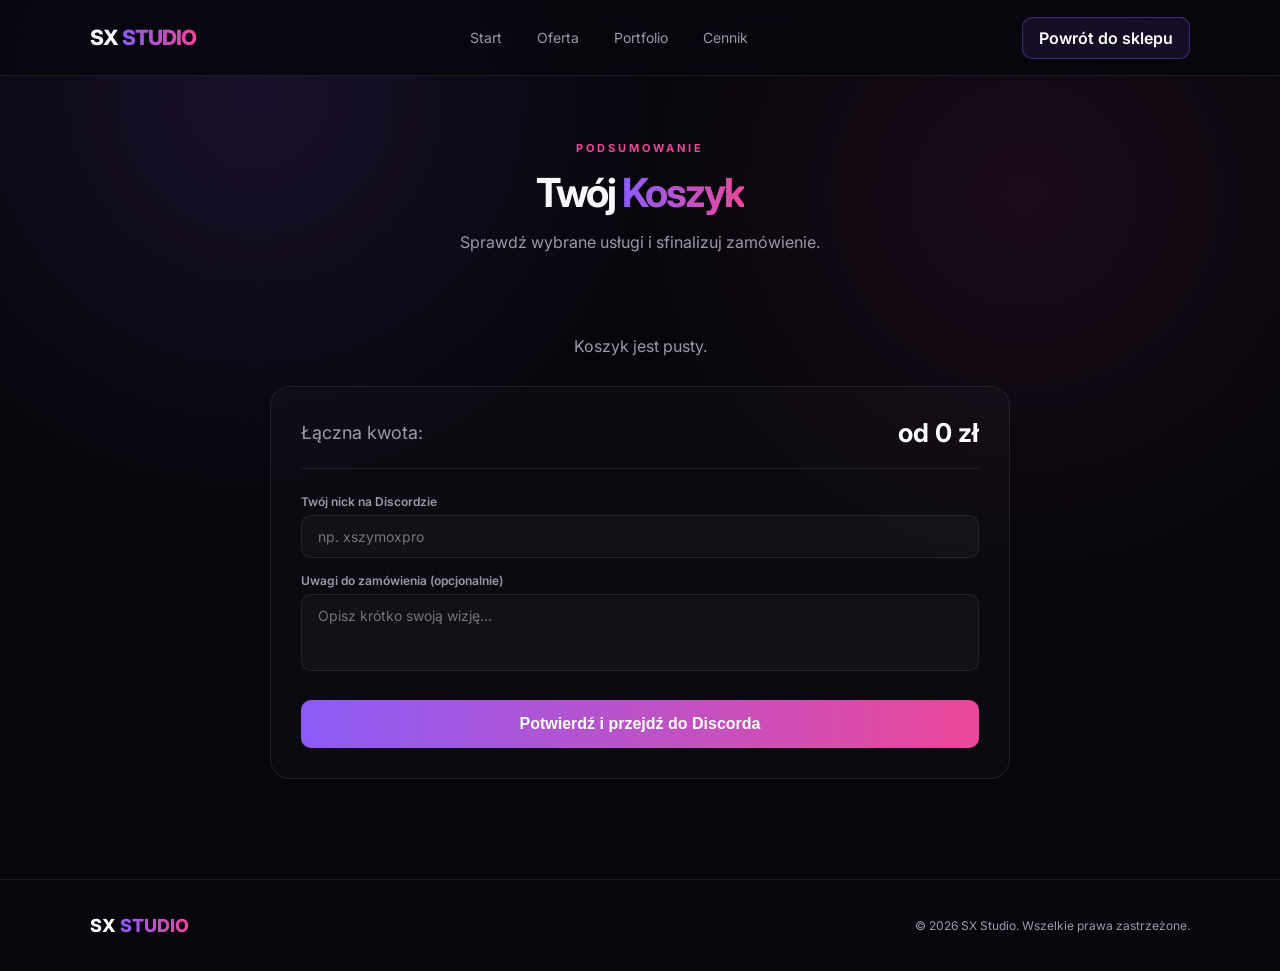
==== cart.html @ 9c34120a "Create cart.html" ====
<!DOCTYPE html>
<html lang="pl">
<head>
    <meta charset="UTF-8">
    <meta name="viewport" content="width=device-width, initial-scale=1.0">
    <title>SX Studio — Twój Koszyk</title>
    <link rel="stylesheet" href="style.css">
</head>
<body>

<header class="navbar">
    <div class="logo">
        <a href="index.html" style="color: inherit; text-decoration: none;">SX<span>STUDIO</span></a>
    </div>
    <nav>
        <a href="index.html#home">Start</a>
        <a href="index.html#offer">Oferta</a>
        <a href="index.html#portfolio">Portfolio</a>
        <a href="index.html#pricing">Cennik</a>
    </nav>
    <a href="index.html" class="cart-button" style="text-decoration: none;">Powrót do sklepu</a>
</header>

<main class="section" style="max-width: 800px; padding-top: 60px;">
    <div class="section-header" style="margin-bottom: 30px;">
        <span>PODSUMOWANIE</span>
        <h2>Twój <strong>Koszyk</strong></h2>
        <p>Sprawdź wybrane usługi i sfinalizuj zamówienie.</p>
    </div>

    <!-- Lista produktów w koszyku -->
    <div id="cartItems" class="cart-items-page" style="margin-bottom: 30px;">
        <p class="empty">Koszyk jest pusty.</p>
    </div>

    <!-- Sekcja podsumowania i formularza -->
    <div class="cart-summary-box" style="background: rgba(255,255,255,0.02); border: 1px solid var(--border); border-radius: 20px; padding: 30px;">
        <div style="display: flex; justify-content: space-between; align-items: center; margin-bottom: 25px; padding-bottom: 20px; border-bottom: 1px solid var(--border);">
            <span style="font-size: 18px; color: var(--muted);">Łączna kwota:</span>
            <strong id="cartTotal" style="font-size: 26px; color: white;">od 0 zł</strong>
        </div>

        <div class="form-group" style="margin-bottom: 15px;">
            <label for="modalDiscord">Twój nick na Discordzie</label>
            <input type="text" id="modalDiscord" placeholder="np. xszymoxpro">
        </div>
        
        <div class="form-group" style="margin-bottom: 25px;">
            <label for="modalNotes">Uwagi do zamówienia (opcjonalnie)</label>
            <textarea id="modalNotes" rows="3" placeholder="Opisz krótko swoją wizję..."></textarea>
        </div>

        <button onclick="submitOrder()" class="checkout" style="width: 100%; padding: 15px; font-size: 16px;">Potwierdź i przejdź do Discorda</button>
    </div>
</main>

<footer>
    <div class="footer-logo">SX<span>STUDIO</span></div>
    <p>© 2026 SX Studio. Wszelkie prawa zastrzeżone.</p>
</footer>

<div class="toast-container" id="toastContainer"></div>

<script src="script.js"></script>
</body>
</html>
---- style.css ----
@import url('https://fonts.googleapis.com/css2?family=Inter:wght@400;500;600;700;800&display=swap');

:root {
    --bg: #08060d;
    --bg-light: #100b18;
    --purple: #8b5cf6;
    --pink: #ec4899;
    --white: #ffffff;
    --text: #f8f7fb;
    --muted: #9d98a8;
    --border: rgba(255, 255, 255, 0.08);
}

* {
    margin: 0;
    padding: 0;
    box-sizing: border-box;
}

html {
    scroll-behavior: smooth;
}

body {
    font-family: "Inter", sans-serif;
    background: radial-gradient(circle at 20% 10%, rgba(139, 92, 246, .12), transparent 30%),
                radial-gradient(circle at 80% 20%, rgba(236, 72, 153, .08), transparent 30%),
                var(--bg);
    color: var(--text);
    min-height: 100vh;
    overflow-x: hidden;
}

.navbar {
    width: 100%;
    height: 76px;
    display: flex;
    align-items: center;
    justify-content: space-between;
    padding: 0 7%;
    border-bottom: 1px solid var(--border);
    background: rgba(8, 6, 13, .85);
    backdrop-filter: blur(15px);
    position: sticky;
    top: 0;
    z-index: 100;
}

.logo {
    font-size: 21px;
    font-weight: 800;
    letter-spacing: -1px;
}

.logo span, .footer-logo span {
    background: linear-gradient(90deg, var(--purple), var(--pink));
    -webkit-background-clip: text;
    -webkit-text-fill-color: transparent;
    margin-left: 4px;
}

.navbar nav {
    display: flex;
    gap: 35px;
}

.navbar nav a {
    color: var(--muted);
    text-decoration: none;
    font-size: 14px;
    transition: .2s;
}

.navbar nav a:hover {
    color: white;
}

.cart-button {
    border: 1px solid rgba(139, 92, 246, .4);
    background: rgba(139, 92, 246, .1);
    color: white;
    padding: 10px 16px;
    border-radius: 10px;
    cursor: pointer;
    transition: .2s;
    font-weight: 600;
}

.cart-button:hover {
    background: rgba(139, 92, 246, .2);
}

.cart-button span {
    background: linear-gradient(135deg, var(--purple), var(--pink));
    padding: 3px 8px;
    border-radius: 20px;
    margin-left: 6px;
    font-size: 11px;
}

.hero {
    max-width: 1250px;
    min-height: 650px;
    margin: auto;
    padding: 100px 30px;
    display: grid;
    grid-template-columns: 1fr 1fr;
    align-items: center;
    gap: 80px;
}

.badge {
    display: inline-block;
    padding: 8px 14px;
    border-radius: 30px;
    background: rgba(139, 92, 246, .1);
    border: 1px solid rgba(139, 92, 246, .25);
    color: #c4aaff;
    font-size: 12px;
    margin-bottom: 25px;
    font-weight: 500;
}

.hero h1 {
    font-size: clamp(40px, 5vw, 70px);
    line-height: 1.05;
    letter-spacing: -3px;
    margin-bottom: 25px;
}

.hero h1 span {
    background: linear-gradient(90deg, var(--purple), var(--pink));
    -webkit-background-clip: text;
    -webkit-text-fill-color: transparent;
}

.hero p {
    max-width: 560px;
    color: var(--muted);
    line-height: 1.7;
    font-size: 16px;
    margin-bottom: 35px;
}

.hero-buttons {
    display: flex;
    gap: 12px;
}

.btn {
    display: inline-flex;
    align-items: center;
    justify-content: center;
    padding: 14px 23px;
    border-radius: 11px;
    text-decoration: none;
    font-size: 14px;
    font-weight: 600;
    transition: .25s;
    cursor: pointer;
}

.btn.primary {
    color: white;
    background: linear-gradient(135deg, var(--purple), var(--pink));
    box-shadow: 0 10px 40px rgba(139, 92, 246, .2);
    border: none;
}

.btn.primary:hover {
    transform: translateY(-2px);
    box-shadow: 0 15px 50px rgba(236, 72, 153, .25);
}

.btn.secondary {
    color: white;
    border: 1px solid var(--border);
    background: rgba(255,255,255,.03);
}

.btn.secondary:hover {
    background: rgba(255,255,255,.07);
}

.hero-card {
    position: relative;
    height: 400px;
    display: flex;
    align-items: center;
    justify-content: center;
}

.card-glow {
    position: absolute;
    width: 250px;
    height: 250px;
    background: linear-gradient(135deg, var(--purple), var(--pink));
    filter: blur(90px);
    opacity: .35;
}

.preview {
    position: relative;
    width: 300px;
    height: 300px;
    border-radius: 30px;
    display: flex;
    flex-direction: column;
    align-items: center;
    justify-content: center;
    background: linear-gradient(145deg, rgba(139, 92, 246, .3), rgba(236, 72, 153, .15)), #100b18;
    border: 1px solid rgba(255,255,255,.1);
    box-shadow: 0 30px 100px rgba(0,0,0,.5);
    transform: rotate(4deg);
}

.preview span {
    font-size: 70px;
    font-weight: 800;
    background: linear-gradient(135deg, white, var(--pink));
    -webkit-background-clip: text;
    -webkit-text-fill-color: transparent;
}

.preview strong {
    font-size: 20px;
    letter-spacing: 4px;
}

.preview small {
    color: var(--muted);
    margin-top: 8px;
    letter-spacing: 3px;
}

.section {
    max-width: 1250px;
    margin: auto;
    padding: 100px 30px;
}

.section-header {
    text-align: center;
    max-width: 650px;
    margin: 0 auto 55px;
}

.section-header > span {
    color: var(--pink);
    font-size: 11px;
    font-weight: 700;
    letter-spacing: 3px;
}

.section-header h2 {
    font-size: 40px;
    margin: 12px 0;
    letter-spacing: -2px;
}

.section-header h2 strong {
    background: linear-gradient(90deg, var(--purple), var(--pink));
    -webkit-background-clip: text;
    -webkit-text-fill-color: transparent;
}

.section-header p {
    color: var(--muted);
    line-height: 1.7;
}

.products {
    display: grid;
    grid-template-columns: repeat(4, 1fr);
    gap: 20px;
}

.product {
    position: relative;
    padding: 30px;
    border-radius: 18px;
    background: rgba(255,255,255,.025);
    border: 1px solid var(--border);
    transition: all .3s ease;
    display: flex;
    flex-direction: column;
}

.product:hover {
    transform: translateY(-6px);
    border-color: rgba(139, 92, 246, .35);
    background: rgba(139, 92, 246, .05);
}

.product.featured {
    border-color: rgba(236, 72, 153, .3);
}

.popular {
    position: absolute;
    top: 15px;
    right: 15px;
    font-size: 9px;
    font-weight: 700;
    padding: 5px 8px;
    border-radius: 20px;
    background: linear-gradient(90deg, var(--purple), var(--pink));
    color: white;
}

.product-icon {
    width: 50px;
    height: 50px;
    display: flex;
    align-items: center;
    justify-content: center;
    border-radius: 13px;
    font-size: 20px;
    background: linear-gradient(135deg, rgba(139,92,246,.2), rgba(236,72,153,.15));
    color: white;
    margin-bottom: 25px;
}

.product h3 {
    font-size: 20px;
    margin-bottom: 12px;
}

.product p {
    color: var(--muted);
    font-size: 13px;
    line-height: 1.7;
    flex-grow: 1;
    margin-bottom: 20px;
}

.price {
    font-size: 24px;
    font-weight: 800;
    margin-bottom: 20px;
}

.price small {
    font-size: 12px;
    color: var(--muted);
}

.product button {
    width: 100%;
    border: 1px solid rgba(139,92,246,.3);
    background: rgba(139,92,246,.08);
    color: white;
    padding: 11px;
    border-radius: 9px;
    cursor: pointer;
    transition: .2s;
    font-weight: 600;
}

.product button:hover {
    background: linear-gradient(90deg, var(--purple), var(--pink));
    border-color: transparent;
}

.features-grid {
    display: grid;
    grid-template-columns: repeat(3, 1fr);
    gap: 25px;
    margin-top: 40px;
}

.feature-box {
    padding: 35px 30px;
    border-radius: 20px;
    background: rgba(255, 255, 255, 0.02);
    border: 1px solid var(--border);
    text-align: left;
    transition: all .35s ease;
}

.feature-box:hover {
    transform: translateY(-8px);
    border-color: rgba(139, 92, 246, 0.4);
    background: rgba(139, 92, 246, 0.04);
    box-shadow: 0 15px 35px rgba(139, 92, 246, 0.1);
}

.feature-box h3 {
    font-size: 20px;
    margin-bottom: 15px;
    color: white;
    letter-spacing: -0.5px;
}

.feature-box p {
    color: var(--muted);
    font-size: 14px;
    line-height: 1.8;
}

.portfolio {
    display: grid;
    grid-template-columns: repeat(3, 1fr);
    gap: 20px;
}

.portfolio-item {
    position: relative;
    height: 220px;
    border-radius: 16px;
    overflow: hidden;
    border: 1px solid var(--border);
    cursor: pointer;
    background: #0e0a15;
    box-shadow: 0 8px 25px rgba(0,0,0,0.3);
    transition: all 0.4s cubic-bezier(0.165, 0.84, 0.44, 1);
}

.portfolio-item img {
    width: 100%;
    height: 100%;
    object-fit: cover;
    object-position: center;
    background-color: #0e0a15;
    transition: transform 0.6s cubic-bezier(0.165, 0.84, 0.44, 1);
}

.portfolio-overlay {
    position: absolute;
    inset: 0;
    background: linear-gradient(to top, rgba(8, 6, 13, 0.9) 0%, rgba(8, 6, 13, 0.4) 100%);
    display: flex;
    align-items: center;
    justify-content: center;
    opacity: 0;
    backdrop-filter: blur(3px);
    transition: opacity 0.35s ease;
}

.portfolio-overlay span {
    font-size: 14px;
    font-weight: 700;
    color: white;
    letter-spacing: 1px;
    text-align: center;
    padding: 0 15px;
    transform: translateY(15px);
    transition: transform 0.35s cubic-bezier(0.165, 0.84, 0.44, 1);
}

.portfolio-item:hover {
    transform: translateY(-6px);
    border-color: rgba(139, 92, 246, 0.5);
    box-shadow: 0 15px 35px rgba(139, 92, 246, 0.15);
}

.portfolio-item:hover img {
    transform: scale(1.1);
}

.portfolio-item:hover .portfolio-overlay {
    opacity: 1;
}

.portfolio-item:hover .portfolio-overlay span {
    transform: translateY(0);
}

.lightbox {
    position: fixed;
    inset: 0;
    background: rgba(5, 4, 8, 0.92);
    backdrop-filter: blur(8px);
    display: none;
    align-items: center;
    justify-content: center;
    z-index: 1000;
    padding: 30px;
}

.lightbox.active {
    display: flex;
}

.lightbox img {
    max-width: 90%;
    max-height: 85vh;
    border-radius: 16px;
    box-shadow: 0 25px 60px rgba(0,0,0,0.8);
    border: 1px solid rgba(255,255,255,0.1);
}

.lightbox-close {
    position: absolute;
    top: 25px;
    right: 35px;
    font-size: 45px;
    color: var(--muted);
    cursor: pointer;
    transition: color .2s;
}

.lightbox-close:hover {
    color: white;
}

.pricing {
    max-width: 750px;
    margin: auto;
    border: 1px solid var(--border);
    border-radius: 18px;
    overflow: hidden;
    background: rgba(255,255,255,.01);
}

.price-row {
    display: flex;
    align-items: center;
    justify-content: space-between;
    padding: 24px 30px;
    border-bottom: 1px solid var(--border);
    transition: background 0.2s ease;
}

.price-row:hover {
    background: rgba(139, 92, 246, 0.03);
}

.price-row:last-child {
    border-bottom: none;
}

.price-info strong {
    color: white;
    font-size: 18px;
    display: block;
    margin-bottom: 4px;
    letter-spacing: -0.3px;
}

.price-info p {
    color: var(--muted);
    font-size: 13px;
}

.price-val {
    color: #c8a9ff;
    font-size: 18px;
    font-weight: 700;
    white-space: nowrap;
}

.cta {
    max-width: 1190px;
    margin: 30px auto 100px;
    padding: 50px;
    border-radius: 24px;
    display: flex;
    align-items: center;
    justify-content: space-between;
    gap: 30px;
    background: linear-gradient(110deg, rgba(139,92,246,.16), rgba(236,72,153,.12));
    border: 1px solid rgba(139,92,246,.2);
}

.cta span {
    color: var(--pink);
    font-size: 11px;
    font-weight: 700;
    letter-spacing: 3px;
}

.cta h2 {
    font-size: 32px;
    margin: 10px 0;
}

.cta h2 strong {
    background: linear-gradient(90deg, var(--purple), var(--pink));
    -webkit-background-clip: text;
    -webkit-text-fill-color: transparent;
}

.cta p {
    color: var(--muted);
}

footer {
    border-top: 1px solid var(--border);
    padding: 35px 7%;
    display: flex;
    justify-content: space-between;
    align-items: center;
    color: var(--muted);
    font-size: 12px;
}

.footer-logo {
    color: white;
    font-size: 18px;
    font-weight: 800;
}

.cart-overlay {
    position: fixed;
    inset: 0;
    background: rgba(0,0,0,.65);
    backdrop-filter: blur(5px);
    display: none;
    justify-content: flex-end;
    z-index: 500;
}

.cart-overlay.active {
    display: flex;
}

.cart {
    width: min(420px, 100%);
    height: 100%;
    background: #0d0913;
    border-left: 1px solid var(--border);
    padding: 30px;
    display: flex;
    flex-direction: column;
}

.cart-header {
    display: flex;
    align-items: center;
    justify-content: space-between;
    padding-bottom: 25px;
    border-bottom: 1px solid var(--border);
}

.cart-header h2 {
    font-size: 22px;
}

.cart-header button {
    border: none;
    background: transparent;
    color: white;
    font-size: 30px;
    cursor: pointer;
}

.cart-items {
    flex: 1;
    overflow-y: auto;
    padding: 20px 0;
}

.empty {
    text-align: center;
    color: var(--muted);
    padding-top: 50px;
}

.cart-item {
    display: flex;
    align-items: center;
    justify-content: space-between;
    padding: 16px;
    margin-bottom: 10px;
    border-radius: 12px;
    background: rgba(255,255,255,.04);
}

.cart-item-info strong {
    display: block;
    margin-bottom: 4px;
}

.cart-item-info span {
    color: var(--muted);
    font-size: 12px;
}

.remove {
    border: none;
    background: rgba(236,72,153,.1);
    color: #ff72b4;
    padding: 6px 10px;
    border-radius: 6px;
    cursor: pointer;
    font-size: 12px;
}

.cart-bottom {
    border-top: 1px solid var(--border);
    padding-top: 20px;
}

.total {
    display: flex;
    justify-content: space-between;
    margin-bottom: 18px;
    font-size: 18px;
}

.total strong {
    font-size: 22px;
}

.checkout {
    width: 100%;
    border: none;
    padding: 14px;
    border-radius: 10px;
    background: linear-gradient(90deg, var(--purple), var(--pink));
    color: white;
    font-weight: 700;
    cursor: pointer;
    transition: opacity .2s;
}

.checkout:hover {
    opacity: 0.9;
}

.toast-container {
    position: fixed;
    bottom: 25px;
    right: 25px;
    display: flex;
    flex-direction: column;
    gap: 12px;
    z-index: 9999;
}

.toast {
    background: #100b18;
    border: 1px solid rgba(139, 92, 246, 0.4);
    color: var(--text);
    padding: 16px 22px;
    border-radius: 12px;
    box-shadow: 0 10px 30px rgba(0, 0, 0, 0.6);
    font-size: 14px;
    font-weight: 500;
    display: flex;
    align-items: center;
    gap: 12px;
    transform: translateX(120%);
    opacity: 0;
    transition: transform 0.35s cubic-bezier(0.165, 0.84, 0.44, 1), opacity 0.35s ease;
}

.toast.show {
    transform: translateX(0);
    opacity: 1;
}

.toast.success {
    border-color: rgba(139, 92, 246, 0.6);
    background: linear-gradient(135deg, rgba(139, 92, 246, 0.15), #100b18);
}

.toast.error {
    border-color: rgba(236, 72, 153, 0.6);
    background: linear-gradient(135deg, rgba(236, 72, 153, 0.15), #100b18);
}

.checkout-modal-overlay {
    position: fixed;
    inset: 0;
    background: rgba(0, 0, 0, 0.75);
    backdrop-filter: blur(8px);
    display: none;
    align-items: center;
    justify-content: center;
    z-index: 2000;
    opacity: 0;
    transition: opacity 0.3s ease;
}

.checkout-modal-overlay.active {
    display: flex;
    opacity: 1;
}

.checkout-modal {
    width: min(450px, 90%);
    background: #100b18;
    border: 1px solid rgba(139, 92, 246, 0.3);
    border-radius: 20px;
    padding: 30px;
    box-shadow: 0 25px 50px rgba(0, 0, 0, 0.8);
    transform: translateY(30px) scale(0.95);
    transition: transform 0.35s cubic-bezier(0.165, 0.84, 0.44, 1);
}

.checkout-modal-overlay.active .checkout-modal {
    transform: translateY(0) scale(1);
}

.checkout-modal h3 {
    font-size: 22px;
    margin-bottom: 8px;
    color: white;
}

.checkout-modal p {
    color: var(--muted);
    font-size: 13px;
    margin-bottom: 20px;
}

.form-group {
    margin-bottom: 15px;
}

.form-group label {
    display: block;
    font-size: 12px;
    font-weight: 600;
    margin-bottom: 6px;
    color: var(--muted);
}

.form-group input, .form-group textarea {
    width: 100%;
    padding: 12px 16px;
    background: rgba(255, 255, 255, 0.03);
    border: 1px solid var(--border);
    border-radius: 10px;
    color: white;
    font-family: inherit;
    font-size: 14px;
    outline: none;
    transition: border-color 0.2s;
    resize: none;
}

.form-group input:focus, .form-group textarea:focus {
    border-color: var(--purple);
}

@media (max-width: 1000px) {
    .products {
        grid-template-columns: repeat(2, 1fr);
    }
    .portfolio, .features-grid {
        grid-template-columns: repeat(2, 1fr);
    }
    .hero {
        grid-template-columns: 1fr;
        text-align: center;
        gap: 40px;
    }
    .hero-card {
        order: -1;
        height: 300px;
    }
    .hero p {
        margin: 0 auto 35px;
    }
    .hero-buttons {
        justify-content: center;
    }
}

@media (max-width: 700px) {
    .navbar {
        padding: 0 20px;
    }
    .navbar nav {
        display: none;
    }
    .hero {
        padding: 60px 20px;
    }
    .hero h1 {
        font-size: 34px;
    }
    .products, .portfolio, .features-grid {
        grid-template-columns: 1fr;
    }
    .portfolio-item {
        height: 190px;
    }
    .section {
        padding: 60px 20px;
    }
    .cta {
        flex-direction: column;
        align-items: center;
        text-align: center;
        padding: 30px 20px;
    }
    footer {
        flex-direction: column;
        gap: 10px;
        text-align: center;
        padding: 30px 20px;
    }
}
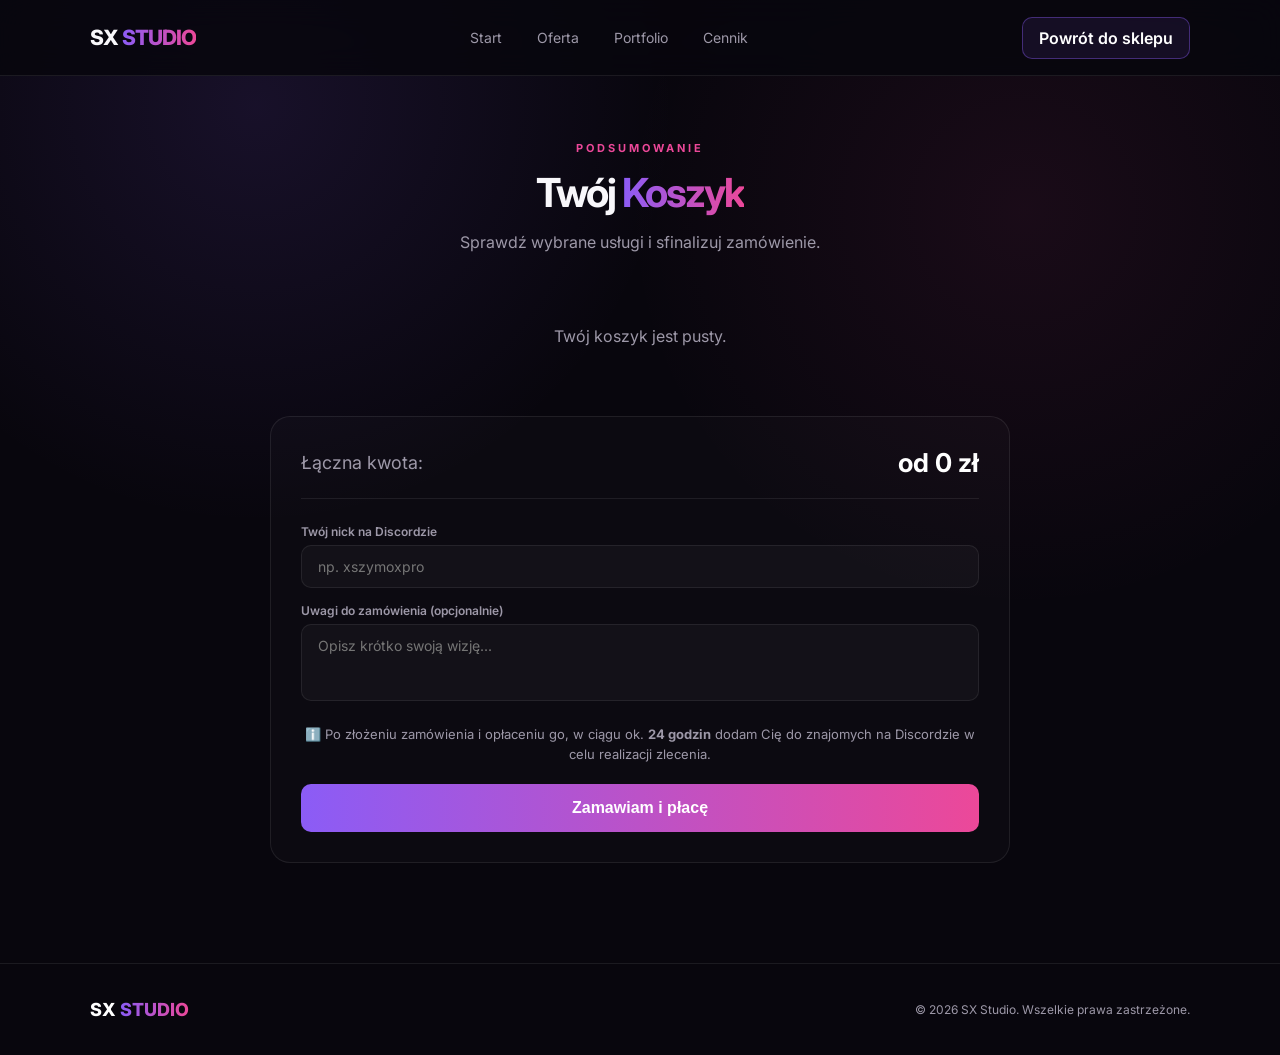
==== commit 7efe2169: "Update cart.html" ====
--- a/cart.html
+++ b/cart.html
@@ -45,12 +45,17 @@
             <input type="text" id="modalDiscord" placeholder="np. xszymoxpro">
         </div>
         
-        <div class="form-group" style="margin-bottom: 25px;">
+        <div class="form-group" style="margin-bottom: 20px;">
             <label for="modalNotes">Uwagi do zamówienia (opcjonalnie)</label>
             <textarea id="modalNotes" rows="3" placeholder="Opisz krótko swoją wizję..."></textarea>
         </div>
 
-        <button onclick="submitOrder()" class="checkout" style="width: 100%; padding: 15px; font-size: 16px;">Potwierdź i przejdź do Discorda</button>
+        <!-- Informacja o dodaniu do znajomych -->
+        <p style="color: var(--muted); font-size: 13px; margin-bottom: 20px; text-align: center; line-height: 1.5;">
+            ℹ️ Po złożeniu zamówienia i opłaceniu go, w ciągu ok. <strong>24 godzin</strong> dodam Cię do znajomych na Discordzie w celu realizacji zlecenia.
+        </p>
+
+        <button onclick="submitOrder()" class="checkout" style="width: 100%; padding: 15px; font-size: 16px;">Zamawiam i płacę</button>
     </div>
 </main>
 
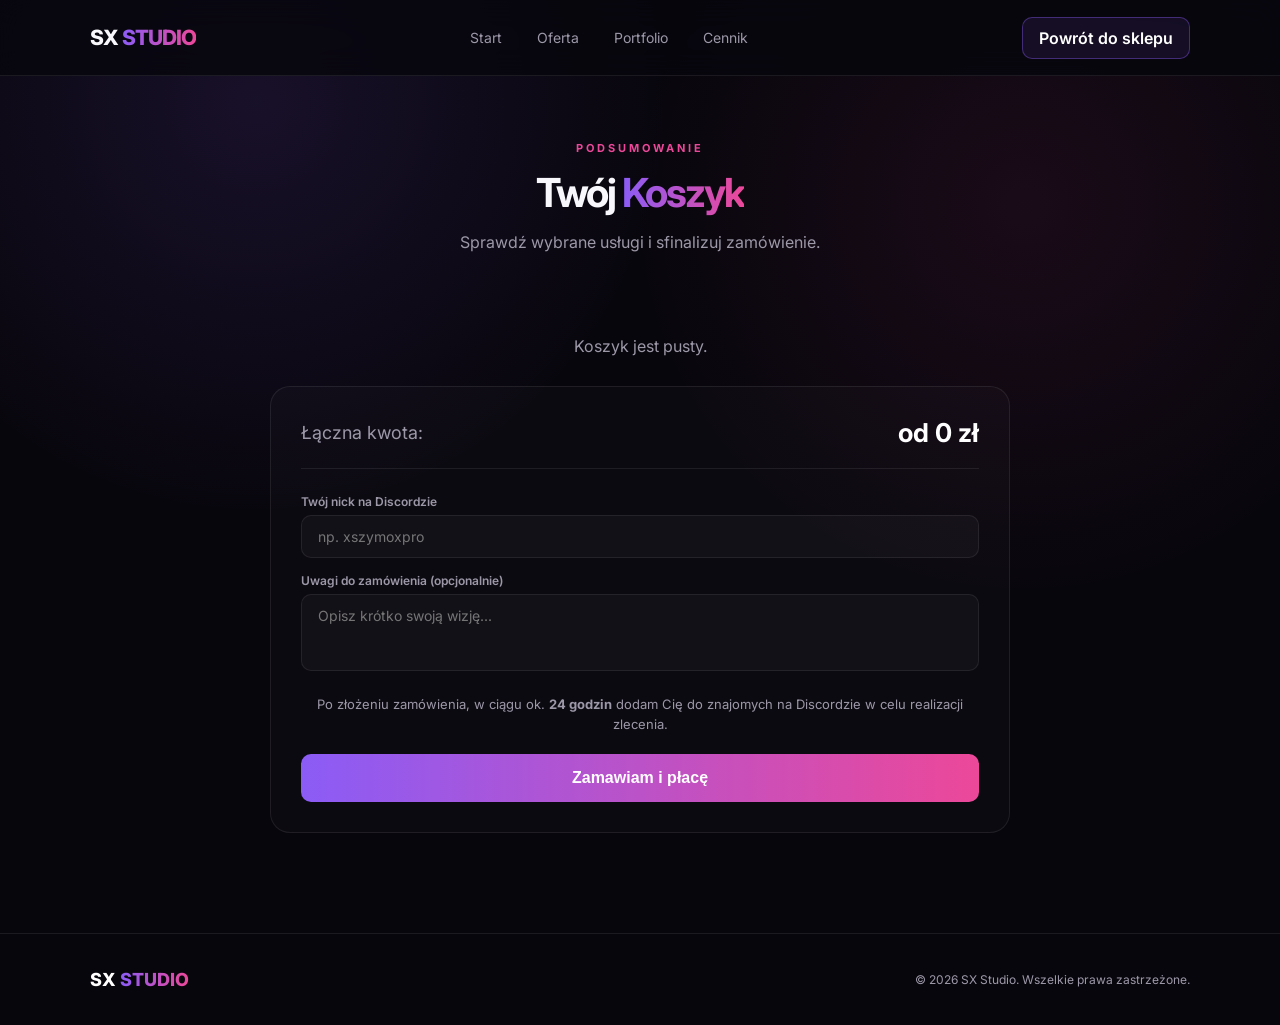
==== commit bcbf506e: "Update cart.html" ====
--- a/cart.html
+++ b/cart.html
@@ -52,7 +52,7 @@
 
         <!-- Informacja o dodaniu do znajomych -->
         <p style="color: var(--muted); font-size: 13px; margin-bottom: 20px; text-align: center; line-height: 1.5;">
-            ℹ️ Po złożeniu zamówienia i opłaceniu go, w ciągu ok. <strong>24 godzin</strong> dodam Cię do znajomych na Discordzie w celu realizacji zlecenia.
+            Po złożeniu zamówienia, w ciągu ok. <strong>24 godzin</strong> dodam Cię do znajomych na Discordzie w celu realizacji zlecenia.
         </p>
 
         <button onclick="submitOrder()" class="checkout" style="width: 100%; padding: 15px; font-size: 16px;">Zamawiam i płacę</button>
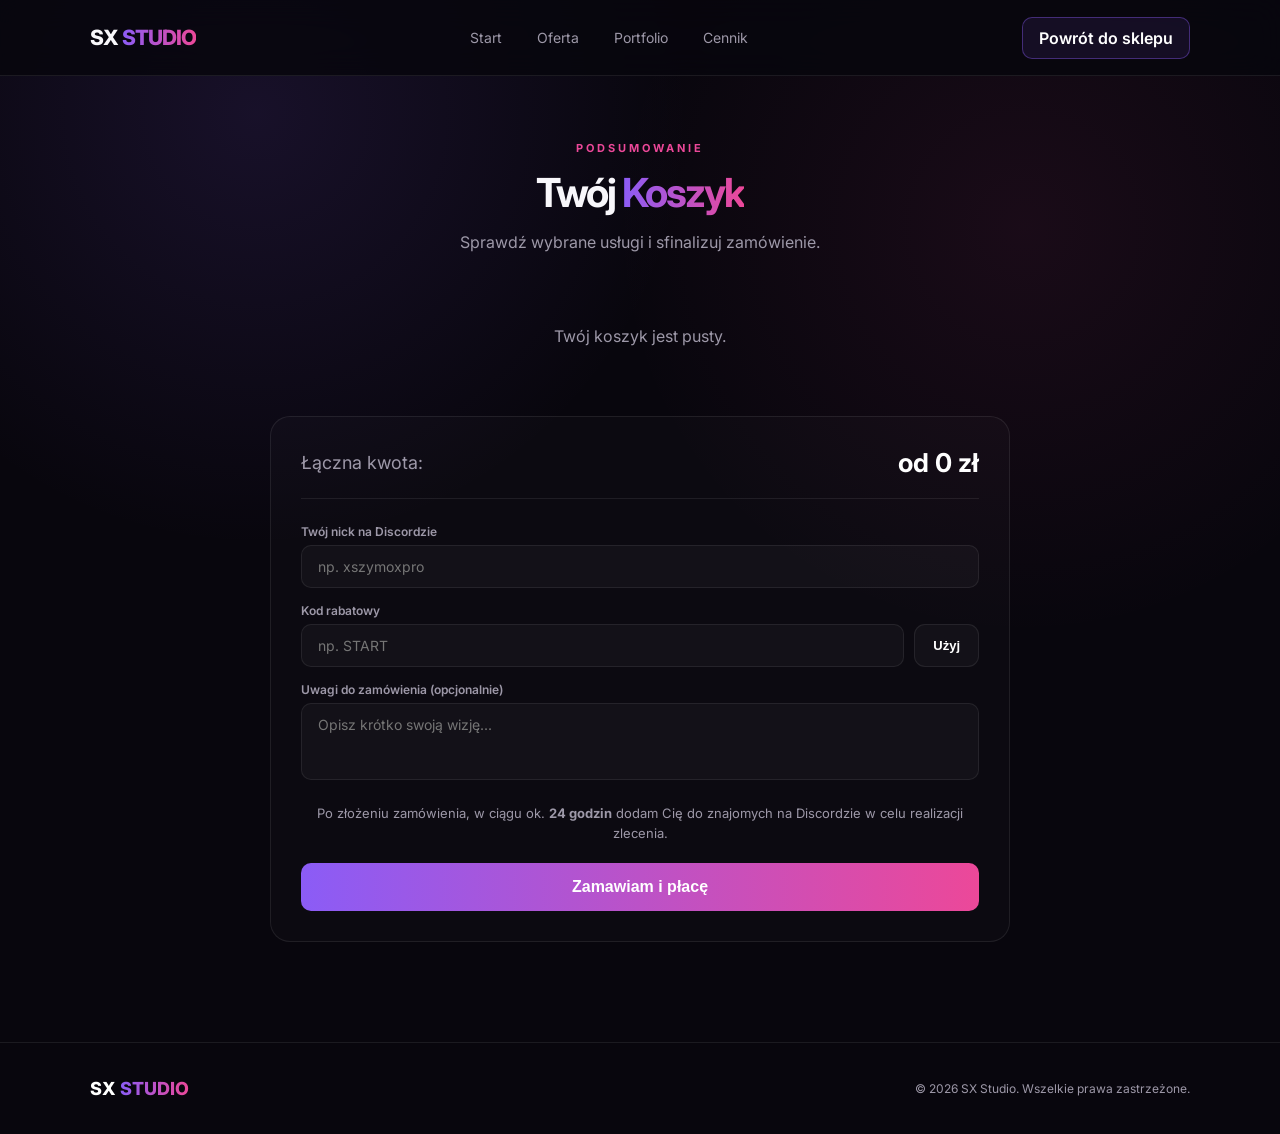
==== commit 6204ba31: "Update cart.html" ====
--- a/cart.html
+++ b/cart.html
@@ -44,6 +44,15 @@
             <label for="modalDiscord">Twój nick na Discordzie</label>
             <input type="text" id="modalDiscord" placeholder="np. xszymoxpro">
         </div>
+
+        <!-- Sekcja kodu rabatowego -->
+        <div class="form-group" style="margin-bottom: 15px;">
+            <label for="promoCodeInput">Kod rabatowy</label>
+            <div style="display: flex; gap: 10px;">
+                <input type="text" id="promoCodeInput" placeholder="np. START" style="flex: 1; margin-bottom: 0;">
+                <button type="button" onclick="applyPromoCode()" class="btn secondary" style="padding: 12px 18px; font-size: 13px;">Użyj</button>
+            </div>
+        </div>
         
         <div class="form-group" style="margin-bottom: 20px;">
             <label for="modalNotes">Uwagi do zamówienia (opcjonalnie)</label>
